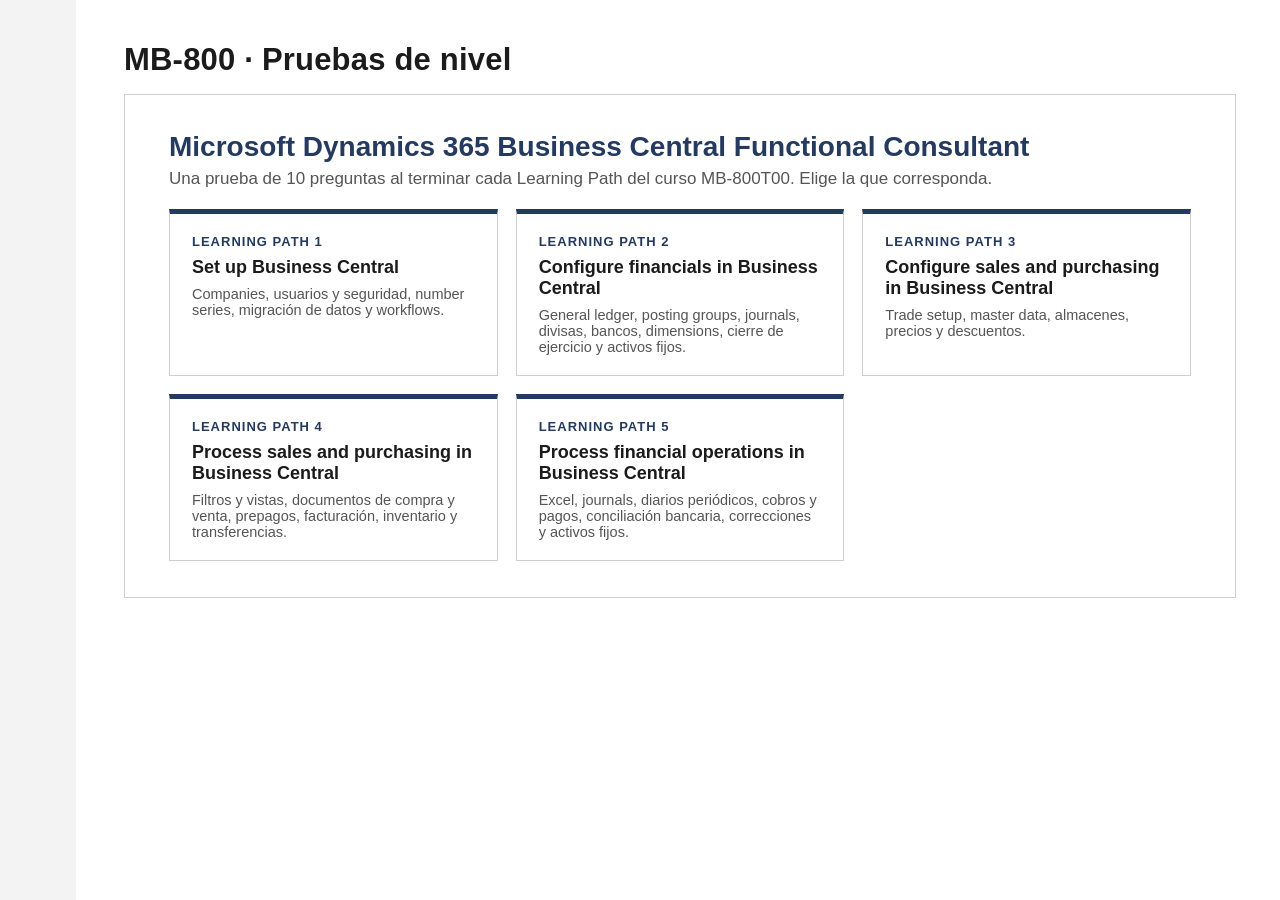
==== index.html @ c9382b46 "Add files via upload" ====
<!doctype html>
<html lang="es">
<head>
<meta charset="utf-8">
<meta name="viewport" content="width=device-width,initial-scale=1">
<meta name="robots" content="noindex">
<title>MB-800 · Pruebas de nivel</title>
<link rel="stylesheet" href="assets/exam.css">
</head>
<body>
<nav class="sidebar" aria-hidden="true"></nav>
<main class="app">
  <header class="topbar"><div class="qtitle">MB-800 · Pruebas de nivel</div><div></div><div></div></header>
  <section class="panel">
    <h1>Microsoft Dynamics 365 Business Central Functional Consultant</h1>
    <p style="color:#555;margin:0">Una prueba de 10 preguntas al terminar cada Learning Path del curso MB-800T00. Elige la que corresponda.</p>
    <div class="cards">
      <a class="card" href="exam.html?lp=lp1"><span class="k">LEARNING PATH 1</span><span class="t">Set up Business Central</span><span class="s">Companies, usuarios y seguridad, number series, migración de datos y workflows.</span></a>
      <a class="card" href="exam.html?lp=lp2"><span class="k">LEARNING PATH 2</span><span class="t">Configure financials in Business Central</span><span class="s">General ledger, posting groups, journals, divisas, bancos, dimensions, cierre de ejercicio y activos fijos.</span></a>
      <a class="card" href="exam.html?lp=lp3"><span class="k">LEARNING PATH 3</span><span class="t">Configure sales and purchasing in Business Central</span><span class="s">Trade setup, master data, almacenes, precios y descuentos.</span></a>
      <a class="card" href="exam.html?lp=lp4"><span class="k">LEARNING PATH 4</span><span class="t">Process sales and purchasing in Business Central</span><span class="s">Filtros y vistas, documentos de compra y venta, prepagos, facturación, inventario y transferencias.</span></a>
      <a class="card" href="exam.html?lp=lp5"><span class="k">LEARNING PATH 5</span><span class="t">Process financial operations in Business Central</span><span class="s">Excel, journals, diarios periódicos, cobros y pagos, conciliación bancaria, correcciones y activos fijos.</span></a>
    </div>
  </section>
</main>
</body>
</html>
---- assets/exam.css ----
:root{
  --navy:#243a5e; --navy-2:#1b2d4a; --grey-bar:#b3b3b3; --side:#f3f3f3; --border:#cfcfcf;
  --text:#1b1b1b; --muted:#555; --pill:#5f5f5f; --ok:#107c10; --ko:#c50f1f; --es-bg:#fff8db; --es-bd:#e8d48a;
  --sel:#dbe7f6; --side-w:76px;
}
*{box-sizing:border-box}
html,body{margin:0;height:100%}
body{font-family:"Segoe UI","Segoe UI Web",Tahoma,Arial,sans-serif;color:var(--text);background:#fff;font-size:17px}
button{font-family:inherit}

/* ---------- Sidebar ---------- */
.sidebar{position:fixed;left:0;top:0;bottom:0;width:var(--side-w);background:var(--side);display:flex;flex-direction:column;align-items:center;padding-top:14px;gap:6px;z-index:5}
.sidebar .sb-btn{width:56px;height:56px;border:0;background:transparent;border-radius:6px;display:flex;align-items:center;justify-content:center;cursor:pointer;color:#222;position:relative}
.sidebar .sb-btn:hover{background:#e3e3e3}
.sidebar .sb-btn.on{background:#dfe6f0;color:var(--navy)}
.sidebar .sb-btn svg{width:30px;height:30px}
.sidebar .sb-btn .sb-tag{position:absolute;bottom:4px;right:4px;font-size:10px;font-weight:700;background:var(--navy);color:#fff;border-radius:3px;padding:0 3px;line-height:14px}
.sidebar hr{width:60px;border:0;border-top:1px solid #c9c9c9;margin:8px 0}

/* ---------- Layout ---------- */
.app{margin-left:var(--side-w);min-height:100%;display:flex;flex-direction:column}
.topbar{display:grid;grid-template-columns:1fr auto 1fr;align-items:start;padding:22px 44px 10px 48px;gap:16px}
.qtitle{font-size:31px;font-weight:700;margin-top:20px;letter-spacing:.2px}
.progress{display:flex;flex-direction:column;align-items:center}
.lbl{font-size:22px;letter-spacing:1px;color:#222;display:flex;align-items:center;gap:12px}
.toggle{width:56px;height:24px;border-radius:12px;background:var(--navy);position:relative;display:inline-block;cursor:pointer;border:0;padding:0}
.toggle::after{content:"";position:absolute;top:5px;right:6px;width:14px;height:14px;border-radius:50%;background:#fff}
.toggle.off{background:#9aa5b5}.toggle.off::after{right:auto;left:6px}
.segs{display:flex;gap:22px;margin-top:10px;align-items:flex-start}
.seg{display:flex;flex-direction:column;gap:6px;font-size:16px;letter-spacing:.4px;color:#333;white-space:nowrap}
.bar{height:14px;border-radius:7px;background:var(--grey-bar);overflow:hidden}
.bar>i{display:block;height:100%;background:var(--navy);border-radius:7px;min-width:14px}
.seg.small .bar{width:36px}
.timer{justify-self:end;text-align:right}
.timer .digits{font-size:36px;color:var(--navy);letter-spacing:2px;margin-top:6px;font-variant-numeric:tabular-nums}
.hidden-val{visibility:hidden}

/* ---------- Question box ---------- */
.qbox{border:1px solid var(--border);margin:6px 44px 0 48px;padding:34px 44px 30px;line-height:1.6}
.qbox p{margin:0 0 18px}
.stem{margin-bottom:22px}
.stem ul{margin:6px 0 6px 0}
.qtype{font-style:italic;font-weight:600;margin-bottom:6px}
.es-block{background:var(--es-bg);border:1px solid var(--es-bd);border-radius:4px;padding:10px 14px;margin:10px 0 18px;font-size:15.5px;color:#3d3416}
.es-block::before{content:"ES · Traducción";display:block;font-size:11.5px;font-weight:700;letter-spacing:.6px;color:#8a6d00;margin-bottom:4px}
.es-inline{display:block;font-size:14.5px;color:#6b5a1a;font-style:italic;margin-top:2px}
table.qtable{border-collapse:collapse;margin:6px 0}
table.qtable th,table.qtable td{border:1px solid #333;padding:2px 12px;text-align:left}
table.qtable th{background:#e6e6e6}
.hint{color:var(--muted);font-size:15px;margin:-6px 0 14px}

/* options */
.opt{display:flex;align-items:flex-start;gap:18px;padding:10px 6px;cursor:pointer;border-radius:4px}
.opt:hover{background:#f5f7fa}
.opt input{position:absolute;opacity:0;pointer-events:none}
.mark{flex:0 0 30px;width:30px;height:30px;border:2px solid #777;border-radius:50%;margin-top:1px;display:flex;align-items:center;justify-content:center;background:#fff}
.opt.sq .mark{border-radius:3px}
.opt.checked .mark{border-color:var(--navy)}
.opt.checked .mark::after{content:"";width:16px;height:16px;border-radius:50%;background:var(--navy)}
.opt.sq.checked .mark::after{border-radius:2px;width:16px;height:16px}
.opt .letter{font-weight:700;min-width:28px}
.opt:focus-visible{outline:2px solid var(--navy)}

/* hotspot */
.answer-area-title{font-weight:600;margin:10px 0 14px}
.hs-row{display:grid;grid-template-columns:minmax(160px,1fr) minmax(220px,2fr);gap:18px;align-items:center;margin:12px 0}
.hs-row .hs-lbl{text-align:right}
.hs-head{font-weight:600}
select.hs{width:100%;font:inherit;font-size:16px;padding:6px 34px 6px 10px;border:1px solid #9c9c9c;border-radius:3px;background:#efefef url("data:image/svg+xml,%3Csvg xmlns='http://www.w3.org/2000/svg' width='14' height='10'%3E%3Cpath d='M0 0h14L7 10z' fill='%23222'/%3E%3C/svg%3E") no-repeat right 10px center;appearance:none;-webkit-appearance:none;cursor:pointer}
select.hs:focus{outline:2px solid var(--navy)}

/* drag & drop + build list */
.dd{display:grid;grid-template-columns:minmax(220px,1fr) 2fr;gap:30px;margin-top:6px}
.dd h4,.bl h4{margin:0 0 10px;font-size:17px}
.tile{border:1px solid #5b7fb1;padding:8px 12px;margin:0 0 10px;background:#fff;cursor:grab;display:flex;gap:10px;align-items:flex-start;user-select:none;line-height:1.35}
.tile .grip{color:#3b5e8f;font-weight:700;letter-spacing:-2px}
.tile.sel{background:var(--sel);border-color:var(--navy);box-shadow:0 0 0 2px var(--navy) inset}
.tile.dragging{opacity:.5}
.dd-table{width:100%;border-collapse:collapse}
.dd-table th{text-align:left;font-weight:600;padding:6px 8px}
.dd-table td{padding:8px;vertical-align:middle}
.drop{min-height:44px;border:1px dashed #6a8bbd;background:#fafcff;padding:8px 10px;cursor:pointer;line-height:1.35}
.drop.filled{border-style:solid;background:#eaf1fb}
.drop.over{background:#dbe7f6}
.drop .ph{color:#8a9bb6;font-size:14px}
.bl{display:grid;grid-template-columns:1fr 70px 1fr 60px;gap:18px;align-items:start}
.bl .list{min-height:220px}
.bl .area{background:#f4f4f4;min-height:260px;padding:12px;border-left:2px solid var(--navy-2)}
.bl .ctrls{display:flex;flex-direction:column;gap:12px;align-items:center;justify-content:center;padding-top:60px}
.circ{width:40px;height:40px;border-radius:50%;border:2px solid #222;background:#fff;display:flex;align-items:center;justify-content:center;cursor:pointer;padding:0}
.circ:disabled{opacity:.35;cursor:default}
.circ svg{width:18px;height:18px}
.dots{display:flex;justify-content:center;gap:9px;margin:18px 0 8px}
.dots i{width:10px;height:10px;border-radius:50%;background:#777}
.sep{border-top:1px solid #999;margin:18px 0 0}
.area .slotnum{font-size:12px;color:#666;margin-right:6px;font-weight:700}

/* case study */
.case{border:1px solid #c7cfdb;background:#f7f9fc;margin-bottom:22px}
.case summary{cursor:pointer;padding:10px 14px;font-weight:600;color:var(--navy);list-style:none}
.case summary::-webkit-details-marker{display:none}
.case summary::before{content:"▸ ";}
.case[open] summary::before{content:"▾ ";}
.case .case-body{padding:2px 18px 12px;font-size:15.5px;max-height:360px;overflow:auto}

/* controls under question */
.qctrl{display:flex;flex-direction:column;gap:20px;margin-top:22px}
.pill{display:inline-flex;align-items:center;gap:10px;background:var(--pill);color:#fff;border:0;border-radius:24px;padding:9px 22px;font-size:17px;cursor:pointer;align-self:flex-start}
.pill:hover{background:#4c4c4c}
.checks{display:flex;gap:36px;flex-wrap:wrap}
.chk{display:flex;align-items:center;gap:12px;cursor:pointer;font-size:17px}
.chk input{width:24px;height:24px;margin:0;accent-color:var(--navy);cursor:pointer}

/* footer nav */
.footer{margin:auto 0 0;padding:34px 44px 24px 48px;display:flex;gap:8px}
.navbtn{width:262px;height:50px;background:var(--navy);color:#fff;border:0;font-size:20px;font-weight:700;display:flex;align-items:center;justify-content:center;position:relative;cursor:pointer}
.navbtn:hover{background:var(--navy-2)}
.navbtn:disabled{opacity:.45;cursor:default}
.navbtn .chev{position:absolute;top:50%;transform:translateY(-50%);font-weight:400;font-size:26px}
.navbtn .chev.l{left:20px}.navbtn .chev.r{right:20px}
.navbtn.alt{background:#fff;color:var(--navy);border:2px solid var(--navy)}

/* welcome / review / results */
.panel{border:1px solid var(--border);margin:6px 44px 0 48px;padding:36px 44px}
.panel h1{font-size:28px;margin:0 0 6px;color:var(--navy)}
.panel h2{font-size:21px;margin:26px 0 10px}
.field{display:flex;flex-direction:column;gap:8px;margin:22px 0;max-width:460px}
.field input{font:inherit;padding:10px 12px;border:1px solid #8a8a8a;border-radius:3px}
.field input:focus{outline:2px solid var(--navy)}
.err{color:var(--ko);font-weight:600}
.rv-table{border-collapse:collapse;width:100%;max-width:900px}
.rv-table th{background:var(--navy);color:#fff;text-align:left;padding:8px 12px;font-weight:600}
.rv-table td{border-bottom:1px solid #ddd;padding:9px 12px}
.rv-table a{color:var(--navy);font-weight:600;cursor:pointer;text-decoration:underline}
.badge{display:inline-block;padding:1px 10px;border-radius:12px;font-size:14px;font-weight:600}
.badge.ok{background:#e3f3e3;color:var(--ok)}.badge.ko{background:#fde7e9;color:var(--ko)}.badge.flag{background:#fff2cc;color:#7a5c00}
.score{display:flex;align-items:baseline;gap:18px;margin:10px 0 6px}
.score .big{font-size:56px;font-weight:700;color:var(--navy)}
.score .pct{font-size:24px;color:#333}
.res{border:1px solid #d6d6d6;border-left:6px solid var(--ok);padding:18px 22px;margin:18px 0;line-height:1.55}
.res.ko{border-left-color:var(--ko)}
.res h3{margin:0 0 8px;font-size:18px;display:flex;gap:12px;align-items:center;flex-wrap:wrap}
.res .src{font-size:13px;color:#777;font-weight:400}
.res .ans{display:grid;grid-template-columns:170px 1fr;gap:4px 14px;margin:12px 0;font-size:15.5px}
.res .ans b{color:#333}
.res .expl{background:#f3f6fa;border:1px solid #d7e0ec;padding:12px 14px;border-radius:4px;font-size:15.5px}
.res .note{font-size:14px;color:#7a5c00;margin-top:8px}
.res details.qtext{margin:4px 0 8px;font-size:15px}
.res details.qtext summary{cursor:pointer;color:var(--navy)}
.ans ul,.ans ol{margin:0;padding-left:18px}
.loading{display:flex;align-items:center;gap:14px;font-size:18px}
.spin{width:26px;height:26px;border:3px solid #cfd7e3;border-top-color:var(--navy);border-radius:50%;animation:sp 1s linear infinite}
@keyframes sp{to{transform:rotate(360deg)}}
.modal-bg{position:fixed;inset:0;background:rgba(0,0,0,.35);display:flex;align-items:center;justify-content:center;z-index:50}
.modal{background:#fff;max-width:520px;width:calc(100% - 32px);padding:28px 30px;border-top:6px solid var(--navy)}
.modal h3{margin:0 0 10px}
.modal .row{display:flex;gap:10px;justify-content:flex-end;margin-top:22px}
.modal .row button{min-width:130px;height:42px;font-size:16px;border:0;cursor:pointer;font-weight:600}
.btn-p{background:var(--navy);color:#fff}.btn-s{background:#e6e6e6;color:#222}

/* index */
.cards{display:grid;grid-template-columns:repeat(auto-fill,minmax(280px,1fr));gap:18px;margin-top:20px}
.card{border:1px solid var(--border);padding:20px 22px;text-decoration:none;color:var(--text);display:flex;flex-direction:column;gap:8px;border-top:5px solid var(--navy)}
.card:hover{background:#f6f8fb}
.card .k{font-size:13px;letter-spacing:1px;color:var(--navy);font-weight:700}
.card .t{font-size:18px;font-weight:600}
.card .s{font-size:14.5px;color:#555}

/* high contrast (sun icon) */
body.hc{--navy:#000;--text:#000;--grey-bar:#555;--border:#000;--pill:#000}
body.hc .qbox,body.hc .panel{border-width:2px}

@media (max-width:900px){
  :root{--side-w:52px}
  .sidebar .sb-btn{width:42px;height:42px}.sidebar .sb-btn svg{width:24px;height:24px}
  .topbar{grid-template-columns:1fr;padding:14px 16px 6px;gap:6px}
  .qtitle{margin-top:0;font-size:24px}.progress{align-items:flex-start}.timer{justify-self:start;text-align:left}
  .lbl{font-size:16px}.timer .digits{font-size:26px}.segs{gap:12px;flex-wrap:wrap}.seg{font-size:13px}
  .qbox,.panel{margin:6px 16px 0;padding:20px 16px}
  .dd{grid-template-columns:1fr}.bl{grid-template-columns:1fr}.bl .ctrls{flex-direction:row;padding-top:0}
  .hs-row{grid-template-columns:1fr}.hs-row .hs-lbl{text-align:left}
  .footer{padding:20px 16px}.navbtn{width:50%}
  .res .ans{grid-template-columns:1fr}
}
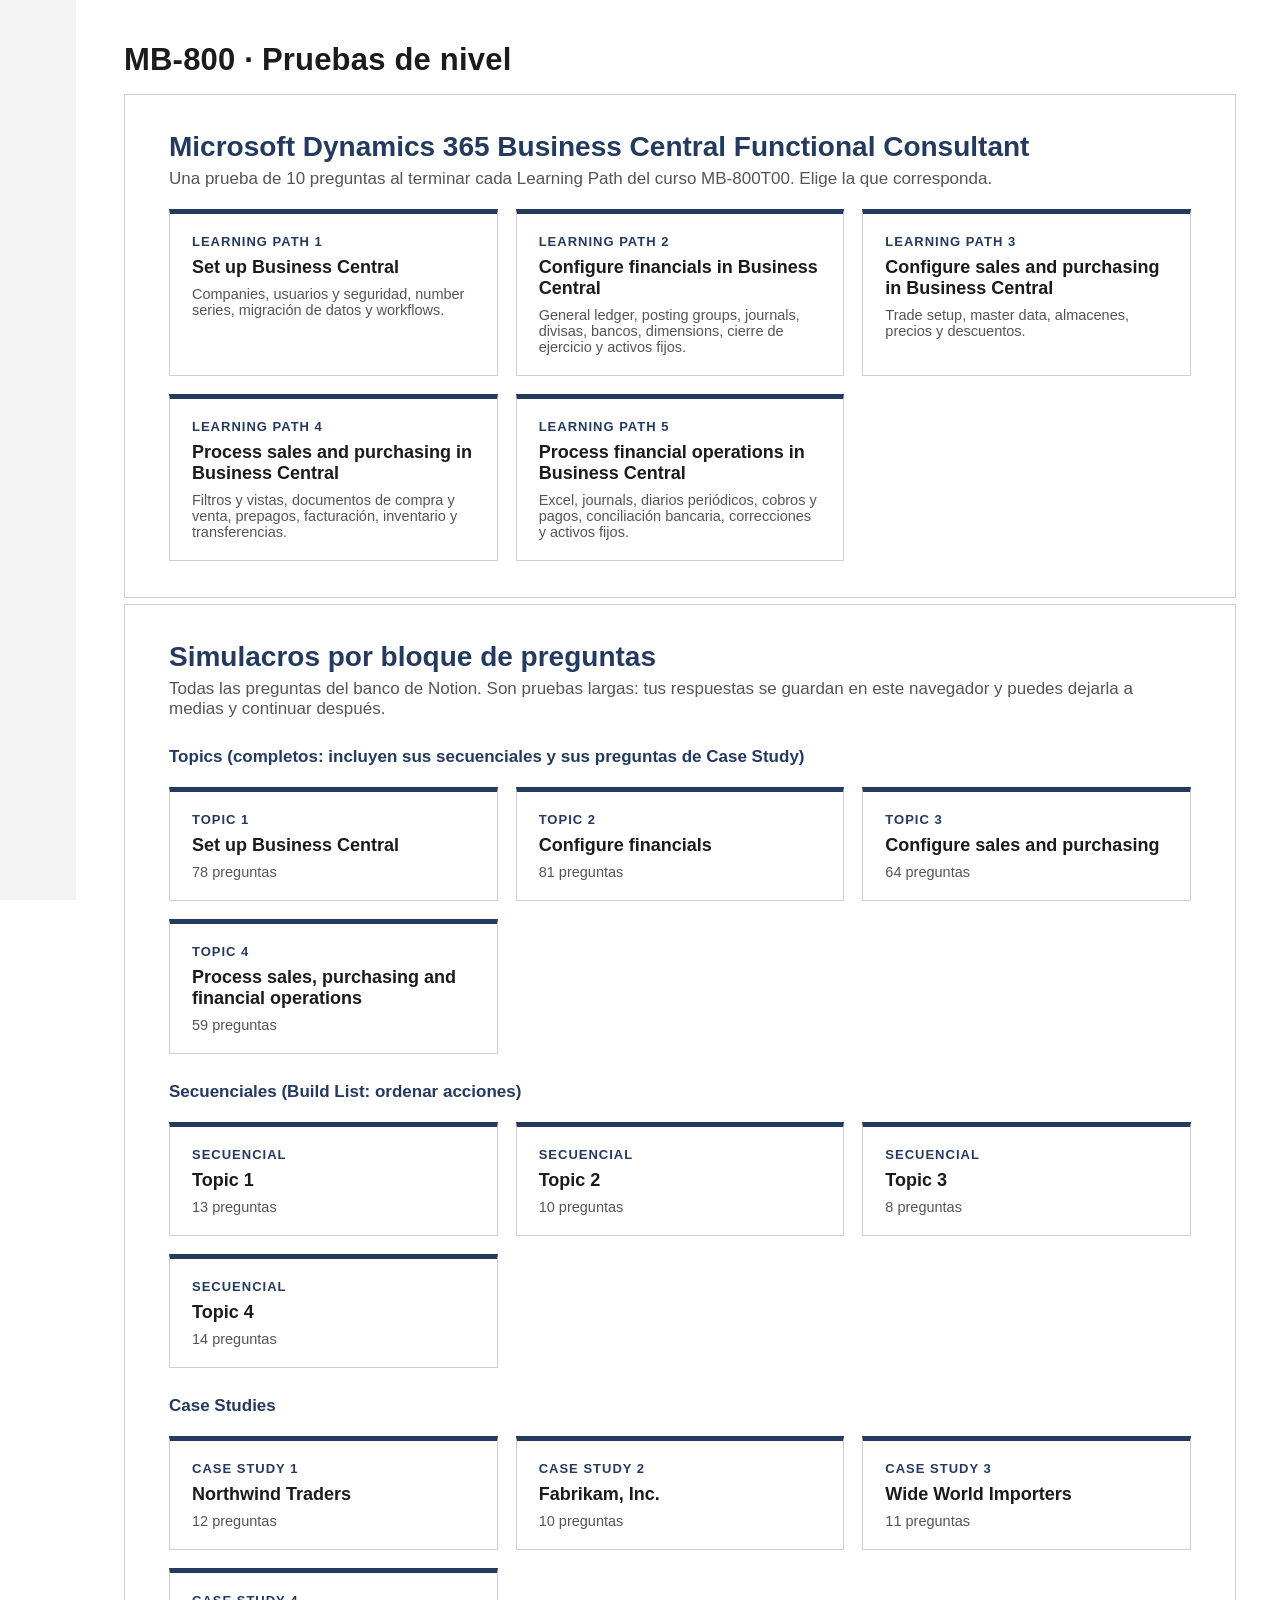
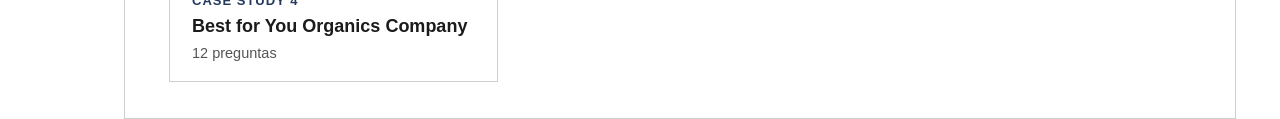
==== commit 12dfd202: "Añade 12 simulacros (Topics 1-4, secuenciales 1-4, Case Studies 1-4) Co-Authored-By: Claude Opus 5.5" ====
--- a/index.html
+++ b/index.html
@@ -22,6 +22,31 @@
       <a class="card" href="exam.html?lp=lp5"><span class="k">LEARNING PATH 5</span><span class="t">Process financial operations in Business Central</span><span class="s">Excel, journals, diarios periódicos, cobros y pagos, conciliación bancaria, correcciones y activos fijos.</span></a>
     </div>
   </section>
+  <section class="panel">
+    <h1>Simulacros por bloque de preguntas</h1>
+    <p style="color:#555;margin:0">Todas las preguntas del banco de Notion. Son pruebas largas: tus respuestas se guardan en este navegador y puedes dejarla a medias y continuar después.</p>
+    <h2 class="grp">Topics (completos: incluyen sus secuenciales y sus preguntas de Case Study)</h2>
+    <div class="cards">
+      <a class="card" href="exam.html?lp=t1"><span class="k">TOPIC 1</span><span class="t">Set up Business Central</span><span class="s">78 preguntas</span></a>
+      <a class="card" href="exam.html?lp=t2"><span class="k">TOPIC 2</span><span class="t">Configure financials</span><span class="s">81 preguntas</span></a>
+      <a class="card" href="exam.html?lp=t3"><span class="k">TOPIC 3</span><span class="t">Configure sales and purchasing</span><span class="s">64 preguntas</span></a>
+      <a class="card" href="exam.html?lp=t4"><span class="k">TOPIC 4</span><span class="t">Process sales, purchasing and financial operations</span><span class="s">59 preguntas</span></a>
+    </div>
+    <h2 class="grp">Secuenciales (Build List: ordenar acciones)</h2>
+    <div class="cards">
+      <a class="card" href="exam.html?lp=s1"><span class="k">SECUENCIAL</span><span class="t">Topic 1</span><span class="s">13 preguntas</span></a>
+      <a class="card" href="exam.html?lp=s2"><span class="k">SECUENCIAL</span><span class="t">Topic 2</span><span class="s">10 preguntas</span></a>
+      <a class="card" href="exam.html?lp=s3"><span class="k">SECUENCIAL</span><span class="t">Topic 3</span><span class="s">8 preguntas</span></a>
+      <a class="card" href="exam.html?lp=s4"><span class="k">SECUENCIAL</span><span class="t">Topic 4</span><span class="s">14 preguntas</span></a>
+    </div>
+    <h2 class="grp">Case Studies</h2>
+    <div class="cards">
+      <a class="card" href="exam.html?lp=cs1"><span class="k">CASE STUDY 1</span><span class="t">Northwind Traders</span><span class="s">12 preguntas</span></a>
+      <a class="card" href="exam.html?lp=cs2"><span class="k">CASE STUDY 2</span><span class="t">Fabrikam, Inc.</span><span class="s">10 preguntas</span></a>
+      <a class="card" href="exam.html?lp=cs3"><span class="k">CASE STUDY 3</span><span class="t">Wide World Importers</span><span class="s">11 preguntas</span></a>
+      <a class="card" href="exam.html?lp=cs4"><span class="k">CASE STUDY 4</span><span class="t">Best for You Organics Company</span><span class="s">12 preguntas</span></a>
+    </div>
+  </section>
 </main>
 </body>
 </html>
--- a/assets/exam.css
+++ b/assets/exam.css
@@ -182,3 +182,4 @@
   .footer{padding:20px 16px}.navbtn{width:50%}
   .res .ans{grid-template-columns:1fr}
 }
+.panel h2.grp{font-size:17px;margin:28px 0 0;color:var(--navy)}
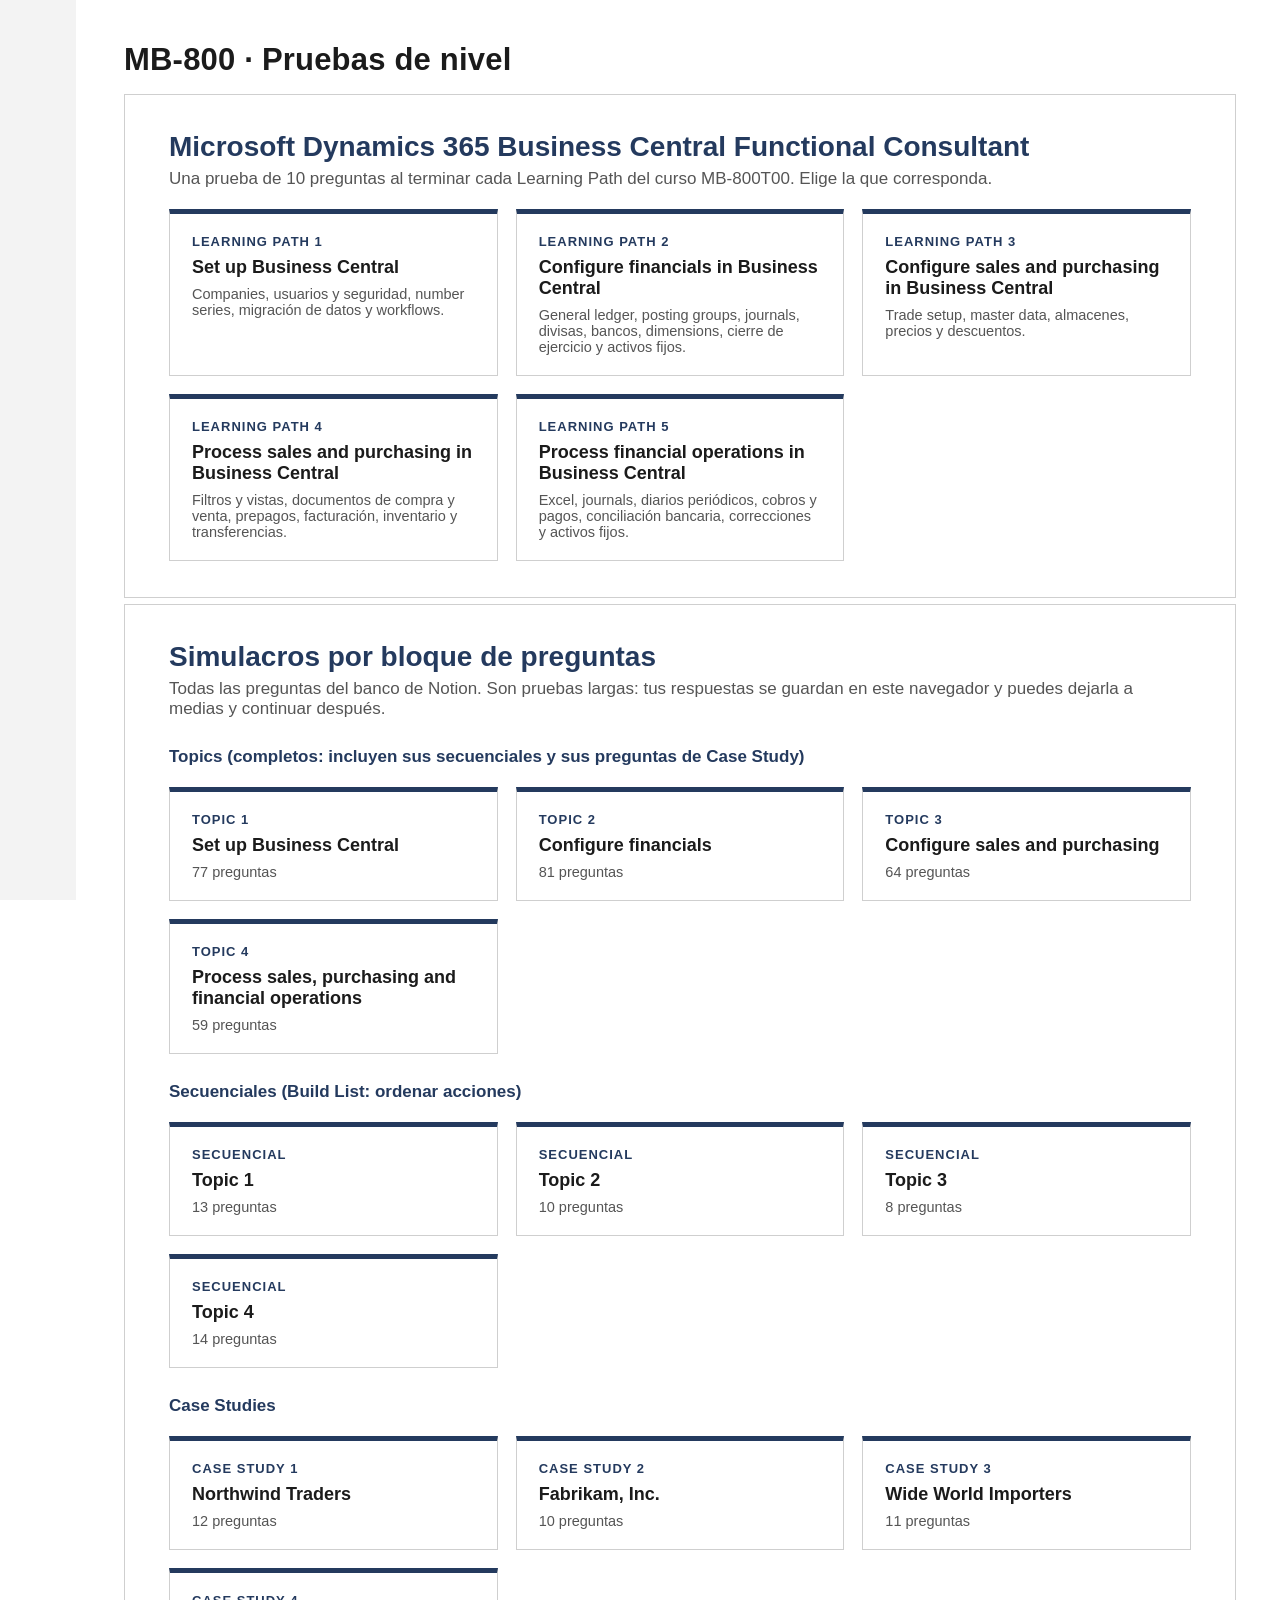
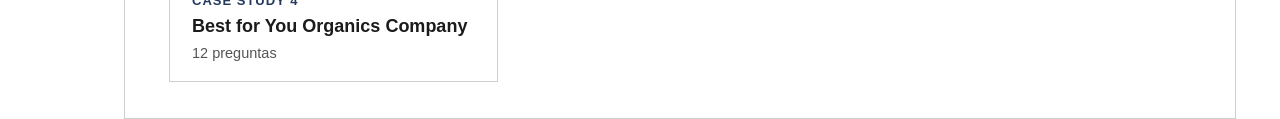
==== commit b8d35d18: "Topic 1: elimina la Q1 (user groups obsoletos; versión actual en Secuencial T1 Q61) Co-Authored-By: " ====
--- a/index.html
+++ b/index.html
@@ -27,7 +27,7 @@
     <p style="color:#555;margin:0">Todas las preguntas del banco de Notion. Son pruebas largas: tus respuestas se guardan en este navegador y puedes dejarla a medias y continuar después.</p>
     <h2 class="grp">Topics (completos: incluyen sus secuenciales y sus preguntas de Case Study)</h2>
     <div class="cards">
-      <a class="card" href="exam.html?lp=t1"><span class="k">TOPIC 1</span><span class="t">Set up Business Central</span><span class="s">78 preguntas</span></a>
+      <a class="card" href="exam.html?lp=t1"><span class="k">TOPIC 1</span><span class="t">Set up Business Central</span><span class="s">77 preguntas</span></a>
       <a class="card" href="exam.html?lp=t2"><span class="k">TOPIC 2</span><span class="t">Configure financials</span><span class="s">81 preguntas</span></a>
       <a class="card" href="exam.html?lp=t3"><span class="k">TOPIC 3</span><span class="t">Configure sales and purchasing</span><span class="s">64 preguntas</span></a>
       <a class="card" href="exam.html?lp=t4"><span class="k">TOPIC 4</span><span class="t">Process sales, purchasing and financial operations</span><span class="s">59 preguntas</span></a>
--- a/assets/exam.css
+++ b/assets/exam.css
@@ -183,3 +183,9 @@
   .res .ans{grid-template-columns:1fr}
 }
 .panel h2.grp{font-size:17px;margin:28px 0 0;color:var(--navy)}
+.pill.reveal{background:#0f6cbd}.pill.reveal:hover{background:#115ea3}.pill:disabled{opacity:.6;cursor:wait}
+.field.range{display:block;max-width:none}.field.range input{width:80px;margin:0 4px}
+.reveal-box{margin-top:18px;border:1px solid #9fd89f;background:#f1faf1;border-radius:4px;padding:12px 16px;font-size:15.5px}
+.reveal-box ul,.reveal-box ol{margin:6px 0 10px}
+.reveal-box .expl{background:#fff;border:1px solid #d7e0ec;padding:10px 12px;border-radius:4px;margin-top:6px}
+.reveal-box .note{font-size:14px;color:#7a5c00;margin-top:8px}
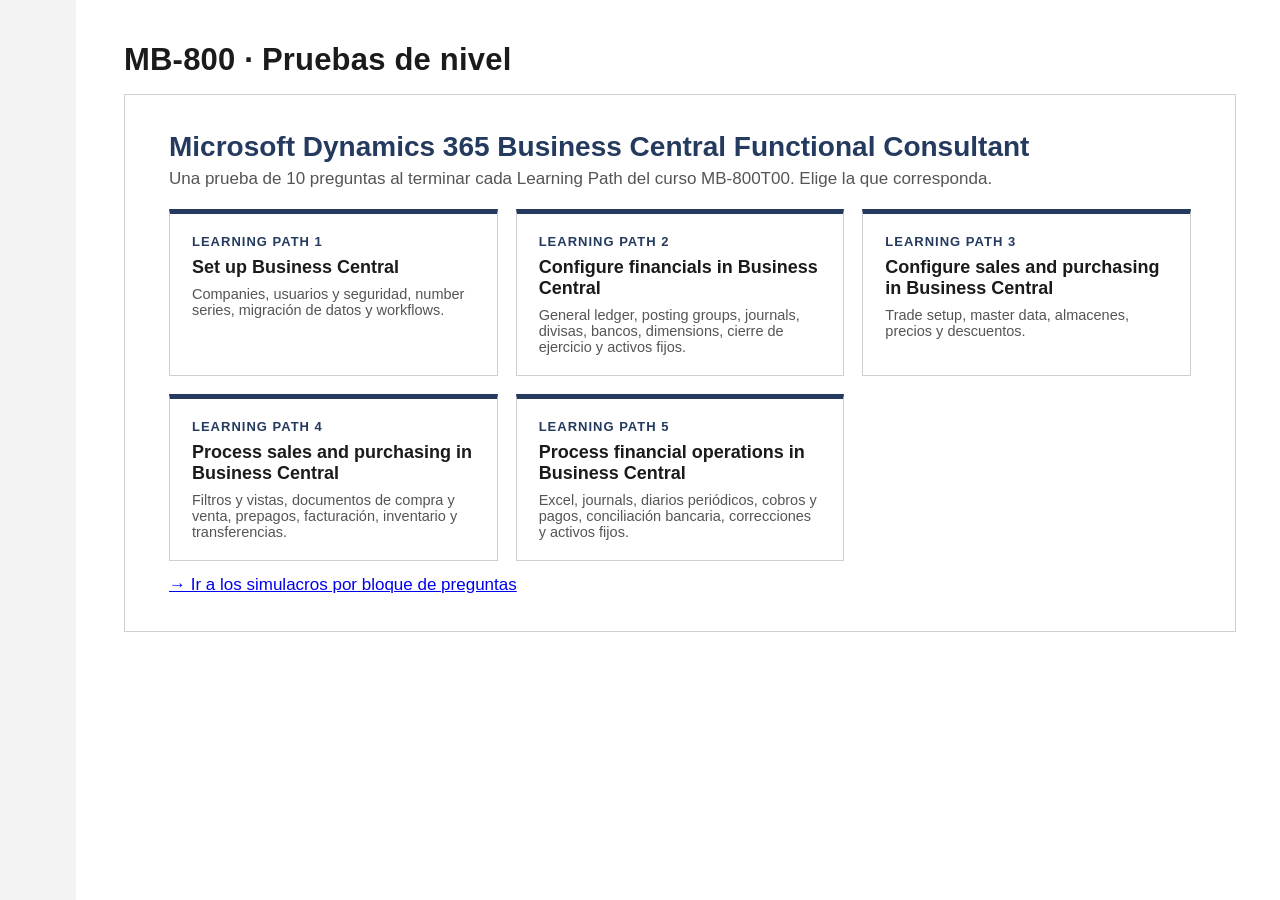
==== commit 146223f7: "Separar pruebas de nivel (index) y simulacros (simulacros.html) Co-Authored-By: Claude Opus 5.5 <nor" ====
--- a/index.html
+++ b/index.html
@@ -21,31 +21,7 @@
       <a class="card" href="exam.html?lp=lp4"><span class="k">LEARNING PATH 4</span><span class="t">Process sales and purchasing in Business Central</span><span class="s">Filtros y vistas, documentos de compra y venta, prepagos, facturación, inventario y transferencias.</span></a>
       <a class="card" href="exam.html?lp=lp5"><span class="k">LEARNING PATH 5</span><span class="t">Process financial operations in Business Central</span><span class="s">Excel, journals, diarios periódicos, cobros y pagos, conciliación bancaria, correcciones y activos fijos.</span></a>
     </div>
-  </section>
-  <section class="panel">
-    <h1>Simulacros por bloque de preguntas</h1>
-    <p style="color:#555;margin:0">Todas las preguntas del banco de Notion. Son pruebas largas: tus respuestas se guardan en este navegador y puedes dejarla a medias y continuar después.</p>
-    <h2 class="grp">Topics (completos: incluyen sus secuenciales y sus preguntas de Case Study)</h2>
-    <div class="cards">
-      <a class="card" href="exam.html?lp=t1"><span class="k">TOPIC 1</span><span class="t">Set up Business Central</span><span class="s">77 preguntas</span></a>
-      <a class="card" href="exam.html?lp=t2"><span class="k">TOPIC 2</span><span class="t">Configure financials</span><span class="s">81 preguntas</span></a>
-      <a class="card" href="exam.html?lp=t3"><span class="k">TOPIC 3</span><span class="t">Configure sales and purchasing</span><span class="s">64 preguntas</span></a>
-      <a class="card" href="exam.html?lp=t4"><span class="k">TOPIC 4</span><span class="t">Process sales, purchasing and financial operations</span><span class="s">59 preguntas</span></a>
-    </div>
-    <h2 class="grp">Secuenciales (Build List: ordenar acciones)</h2>
-    <div class="cards">
-      <a class="card" href="exam.html?lp=s1"><span class="k">SECUENCIAL</span><span class="t">Topic 1</span><span class="s">13 preguntas</span></a>
-      <a class="card" href="exam.html?lp=s2"><span class="k">SECUENCIAL</span><span class="t">Topic 2</span><span class="s">10 preguntas</span></a>
-      <a class="card" href="exam.html?lp=s3"><span class="k">SECUENCIAL</span><span class="t">Topic 3</span><span class="s">8 preguntas</span></a>
-      <a class="card" href="exam.html?lp=s4"><span class="k">SECUENCIAL</span><span class="t">Topic 4</span><span class="s">14 preguntas</span></a>
-    </div>
-    <h2 class="grp">Case Studies</h2>
-    <div class="cards">
-      <a class="card" href="exam.html?lp=cs1"><span class="k">CASE STUDY 1</span><span class="t">Northwind Traders</span><span class="s">12 preguntas</span></a>
-      <a class="card" href="exam.html?lp=cs2"><span class="k">CASE STUDY 2</span><span class="t">Fabrikam, Inc.</span><span class="s">10 preguntas</span></a>
-      <a class="card" href="exam.html?lp=cs3"><span class="k">CASE STUDY 3</span><span class="t">Wide World Importers</span><span class="s">11 preguntas</span></a>
-      <a class="card" href="exam.html?lp=cs4"><span class="k">CASE STUDY 4</span><span class="t">Best for You Organics Company</span><span class="s">12 preguntas</span></a>
-    </div>
+  <p class="navlink" style="margin:14px 0 0"><a href="simulacros.html">→ Ir a los simulacros por bloque de preguntas</a></p>
   </section>
 </main>
 </body>
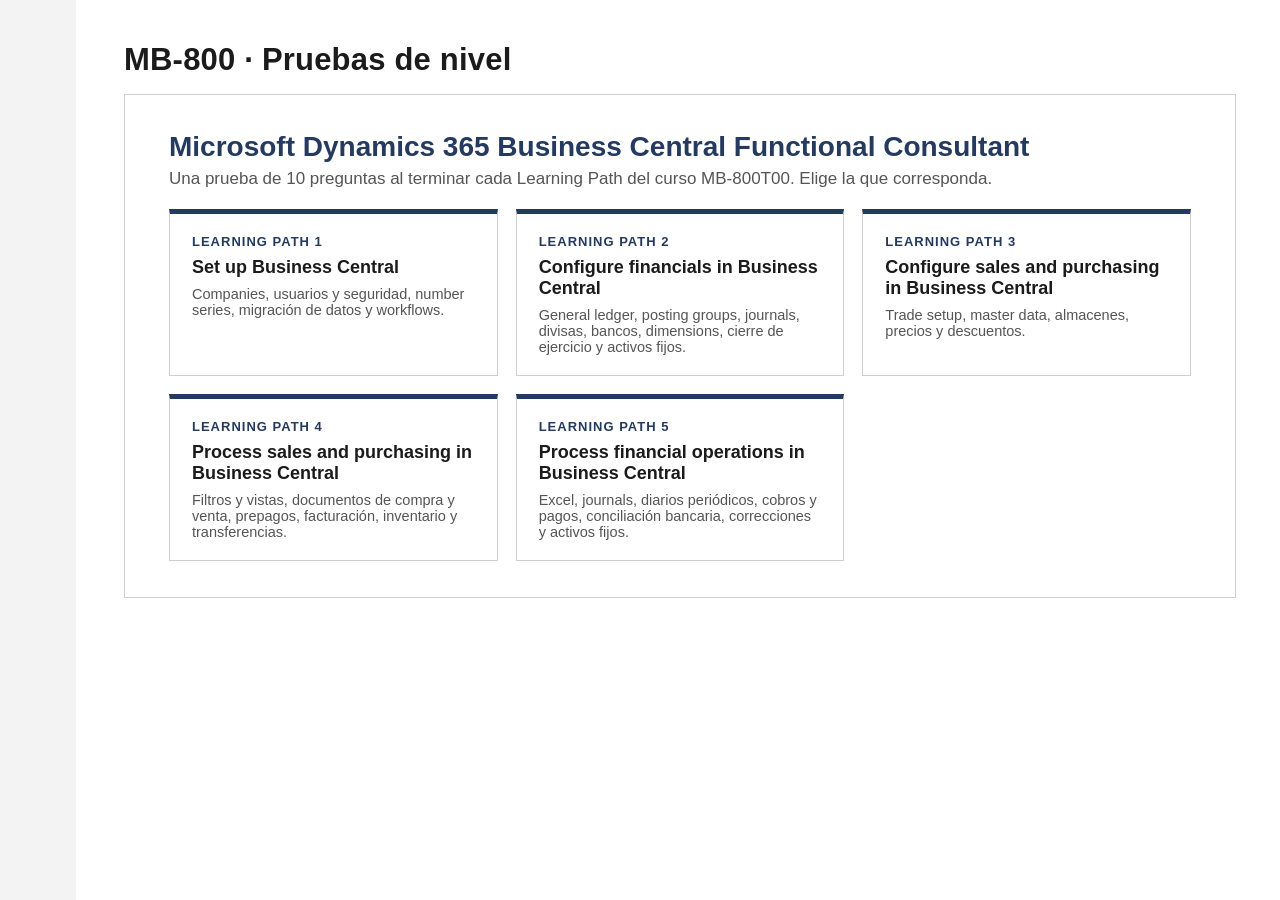
==== commit c394a611: "Quitar enlace a simulacros en la página de pruebas de nivel Co-Authored-By: Claude Opus 5.5 <noreply" ====
--- a/index.html
+++ b/index.html
@@ -21,7 +21,6 @@
       <a class="card" href="exam.html?lp=lp4"><span class="k">LEARNING PATH 4</span><span class="t">Process sales and purchasing in Business Central</span><span class="s">Filtros y vistas, documentos de compra y venta, prepagos, facturación, inventario y transferencias.</span></a>
       <a class="card" href="exam.html?lp=lp5"><span class="k">LEARNING PATH 5</span><span class="t">Process financial operations in Business Central</span><span class="s">Excel, journals, diarios periódicos, cobros y pagos, conciliación bancaria, correcciones y activos fijos.</span></a>
     </div>
-  <p class="navlink" style="margin:14px 0 0"><a href="simulacros.html">→ Ir a los simulacros por bloque de preguntas</a></p>
   </section>
 </main>
 </body>
